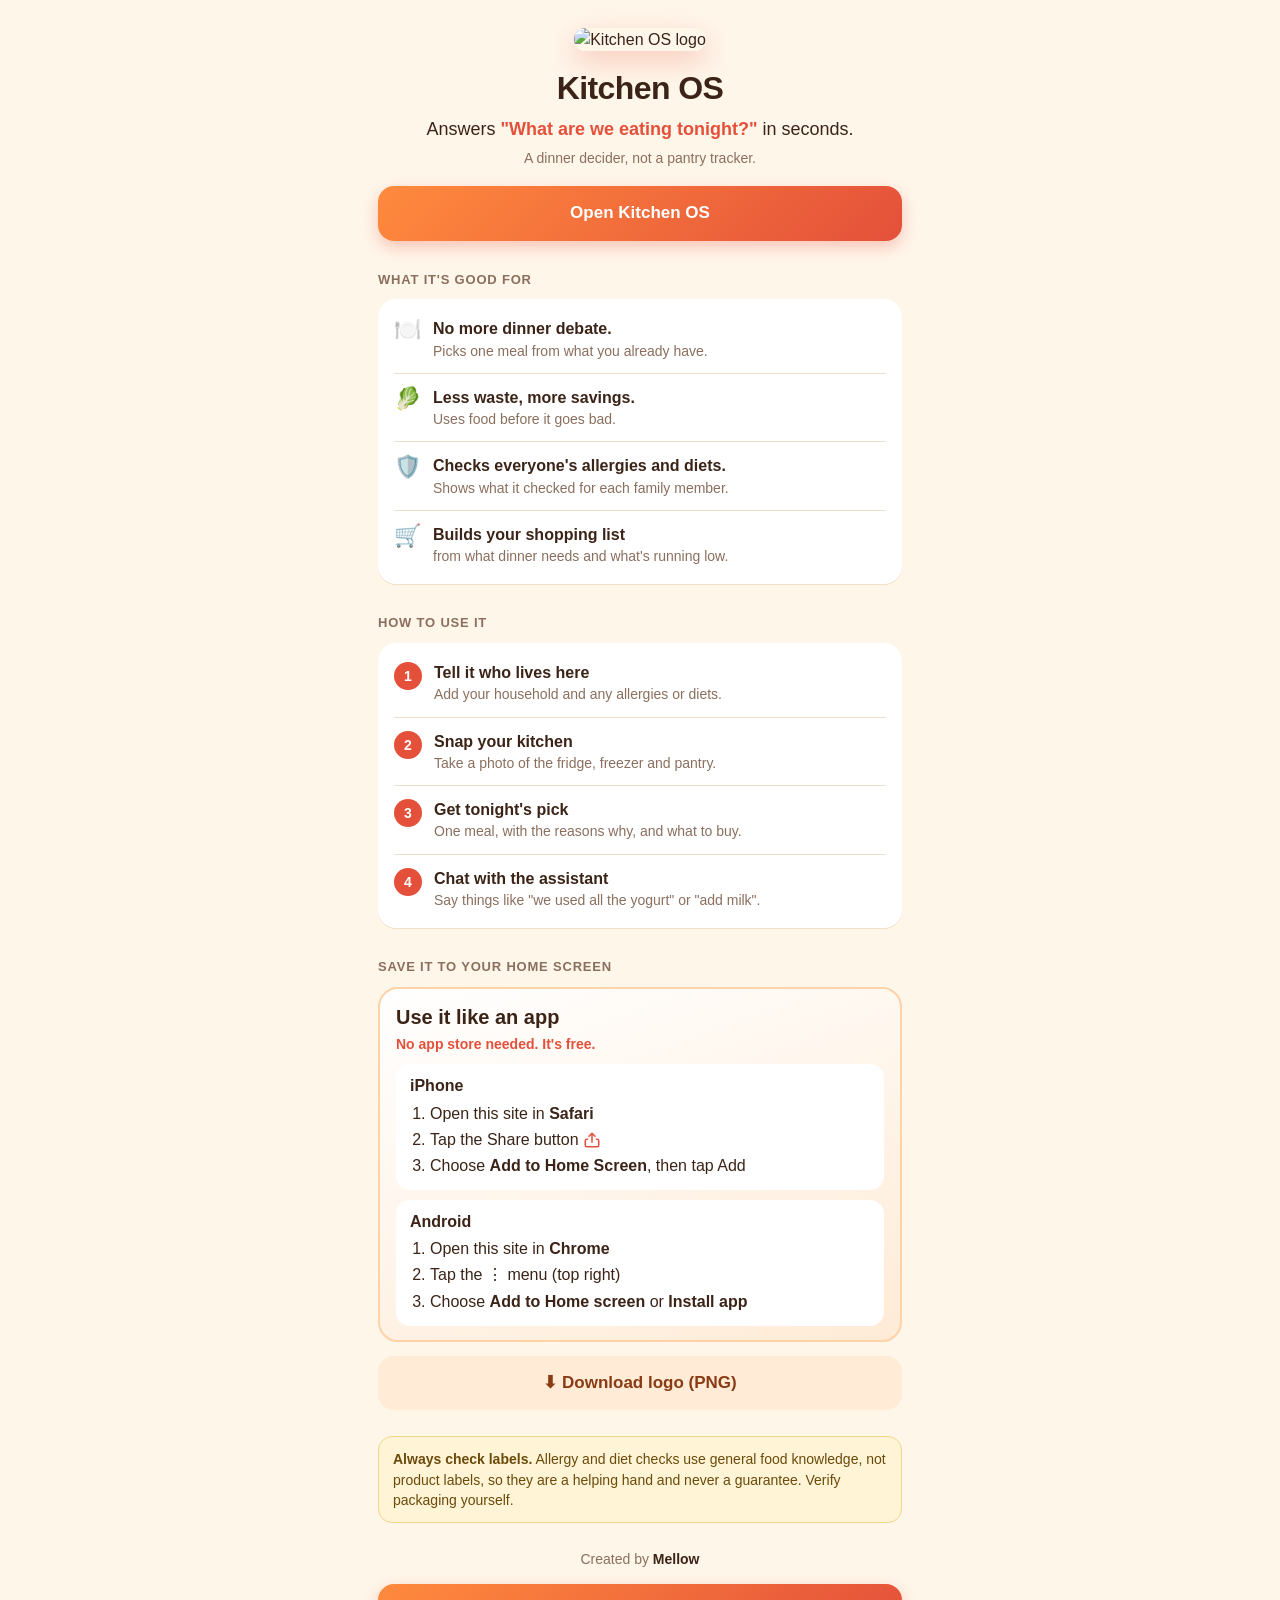
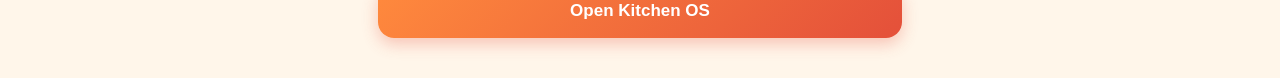
==== static/guide.html @ 4ee53e34 "Add /guide page, logo download, link from app" ====
<!doctype html>
<html lang="en">
<head>
<meta charset="utf-8">
<meta name="viewport" content="width=device-width, initial-scale=1, viewport-fit=cover">
<title>Kitchen OS - Guide</title>
<meta name="theme-color" content="#E4503A">
<meta name="description" content="Kitchen OS answers 'What are we eating tonight?' in seconds. How to use it and save it to your home screen.">
<meta property="og:title" content="Kitchen OS - what are we eating tonight?">
<meta property="og:description" content="A free app that picks tonight's dinner from what you already have.">
<meta property="og:image" content="/icon-512.png">
<link rel="manifest" href="/manifest.webmanifest">
<link rel="icon" type="image/png" sizes="192x192" href="/icon-192.png">
<link rel="apple-touch-icon" href="/apple-touch-icon.png">
<style>
:root{--bg:#FFF6EA;--ink:#3B2417;--mute:#8A6F5E;--line:#F0DFCB;--acc:#E4503A;--acc2:#FF8A3D;--soft:#FFEBD6}
*{box-sizing:border-box}
html,body{margin:0;background:var(--bg);color:var(--ink);font:16px/1.45 -apple-system,BlinkMacSystemFont,"SF Pro Text",Segoe UI,Roboto,sans-serif}
.wrap{max-width:560px;margin:0 auto;padding:calc(22px + env(safe-area-inset-top)) 18px calc(40px + env(safe-area-inset-bottom))}
.hero{text-align:center;padding:6px 0 4px}
.hero img{width:112px;height:112px;border-radius:26px;box-shadow:0 10px 28px rgba(228,80,58,.28)}
h1{font-size:32px;margin:14px 0 4px;letter-spacing:-.6px}
.tag{font-size:18px;margin:0;color:var(--ink)}
.tag b{color:var(--acc)}
.not{color:var(--mute);font-size:14px;margin:6px 0 0}
.btn{display:block;width:100%;text-align:center;text-decoration:none;font-weight:700;font-size:17px;padding:15px 16px;border-radius:16px;margin:14px 0 0}
.btn.p{background:linear-gradient(135deg,var(--acc2),var(--acc));color:#fff;box-shadow:0 6px 16px rgba(228,80,58,.3)}
.btn.s{background:var(--soft);color:#8a3b14}
h2{font-size:13px;text-transform:uppercase;letter-spacing:.8px;color:var(--mute);margin:30px 0 10px}
.card{background:#fff;border-radius:18px;padding:6px 16px;box-shadow:0 1px 0 var(--line)}
.row{display:flex;gap:12px;align-items:flex-start;padding:12px 0;border-bottom:1px solid var(--line)}
.row:last-child{border-bottom:0}
.n{flex:none;width:28px;height:28px;border-radius:50%;background:var(--acc);color:#fff;font-weight:700;display:flex;align-items:center;justify-content:center;font-size:14px;margin-top:1px}
.ic{flex:none;font-size:22px;line-height:1.2}
.row p{margin:0}
.row small{display:block;color:var(--mute);font-size:14px}
.save{background:linear-gradient(160deg,#fff,#FFEBD6);border:2px solid #FFD2A8;border-radius:20px;padding:14px 16px}
.save h3{margin:0 0 2px;font-size:20px}
.save .ns{color:var(--acc);font-weight:700;font-size:14px;margin:0 0 8px}
.plat{background:#fff;border-radius:14px;padding:10px 14px;margin-top:10px}
.plat b{display:block;margin-bottom:2px}
.plat ol{margin:4px 0 0;padding-left:20px}
.plat li{margin:3px 0}
.shr{display:inline-block;vertical-align:-4px;width:18px;height:18px}
.note{background:#FFF4D6;border:1px solid #F0D58A;border-radius:14px;padding:12px 14px;font-size:14px;color:#6b4a0a;margin-top:26px}
.credit{text-align:center;color:var(--mute);margin-top:26px;font-size:14px}
.credit b{color:var(--ink)}
</style>
</head>
<body>
<div class="wrap">
  <div class="hero">
    <img src="/icon-512.png" alt="Kitchen OS logo">
    <h1>Kitchen OS</h1>
    <p class="tag">Answers <b>"What are we eating tonight?"</b> in seconds.</p>
    <p class="not">A dinner decider, not a pantry tracker.</p>
  </div>
  <a class="btn p" href="/">Open Kitchen OS</a>

  <h2>What it's good for</h2>
  <div class="card">
    <div class="row"><span class="ic">🍽️</span><p><b>No more dinner debate.</b><small>Picks one meal from what you already have.</small></p></div>
    <div class="row"><span class="ic">🥬</span><p><b>Less waste, more savings.</b><small>Uses food before it goes bad.</small></p></div>
    <div class="row"><span class="ic">🛡️</span><p><b>Checks everyone's allergies and diets.</b><small>Shows what it checked for each family member.</small></p></div>
    <div class="row"><span class="ic">🛒</span><p><b>Builds your shopping list</b><small>from what dinner needs and what's running low.</small></p></div>
  </div>

  <h2>How to use it</h2>
  <div class="card">
    <div class="row"><span class="n">1</span><p><b>Tell it who lives here</b><small>Add your household and any allergies or diets.</small></p></div>
    <div class="row"><span class="n">2</span><p><b>Snap your kitchen</b><small>Take a photo of the fridge, freezer and pantry.</small></p></div>
    <div class="row"><span class="n">3</span><p><b>Get tonight's pick</b><small>One meal, with the reasons why, and what to buy.</small></p></div>
    <div class="row"><span class="n">4</span><p><b>Chat with the assistant</b><small>Say things like "we used all the yogurt" or "add milk".</small></p></div>
  </div>

  <h2>Save it to your home screen</h2>
  <div class="save">
    <h3>Use it like an app</h3>
    <p class="ns">No app store needed. It's free.</p>
    <div class="plat"><b>iPhone</b>
      <ol>
        <li>Open this site in <b style="display:inline">Safari</b></li>
        <li>Tap the Share button
          <svg class="shr" viewBox="0 0 24 24" fill="none" stroke="#E4503A" stroke-width="2" stroke-linecap="round" stroke-linejoin="round"><path d="M12 15V3M8 7l4-4 4 4"/><path d="M6 11H5a2 2 0 0 0-2 2v6a2 2 0 0 0 2 2h14a2 2 0 0 0 2-2v-6a2 2 0 0 0-2-2h-1"/></svg></li>
        <li>Choose <b style="display:inline">Add to Home Screen</b>, then tap Add</li>
      </ol>
    </div>
    <div class="plat"><b>Android</b>
      <ol>
        <li>Open this site in <b style="display:inline">Chrome</b></li>
        <li>Tap the ⋮ menu (top right)</li>
        <li>Choose <b style="display:inline">Add to Home screen</b> or <b style="display:inline">Install app</b></li>
      </ol>
    </div>
  </div>

  <a class="btn s" href="/kitchen-os-logo-1024.png" download="kitchen-os-logo.png">⬇︎ Download logo (PNG)</a>

  <div class="note"><b>Always check labels.</b> Allergy and diet checks use general food knowledge, not product labels, so they are a helping hand and never a guarantee. Verify packaging yourself.</div>

  <p class="credit">Created by <b>Mellow</b></p>
  <a class="btn p" href="/">Open Kitchen OS</a>
</div>
</body>
</html>
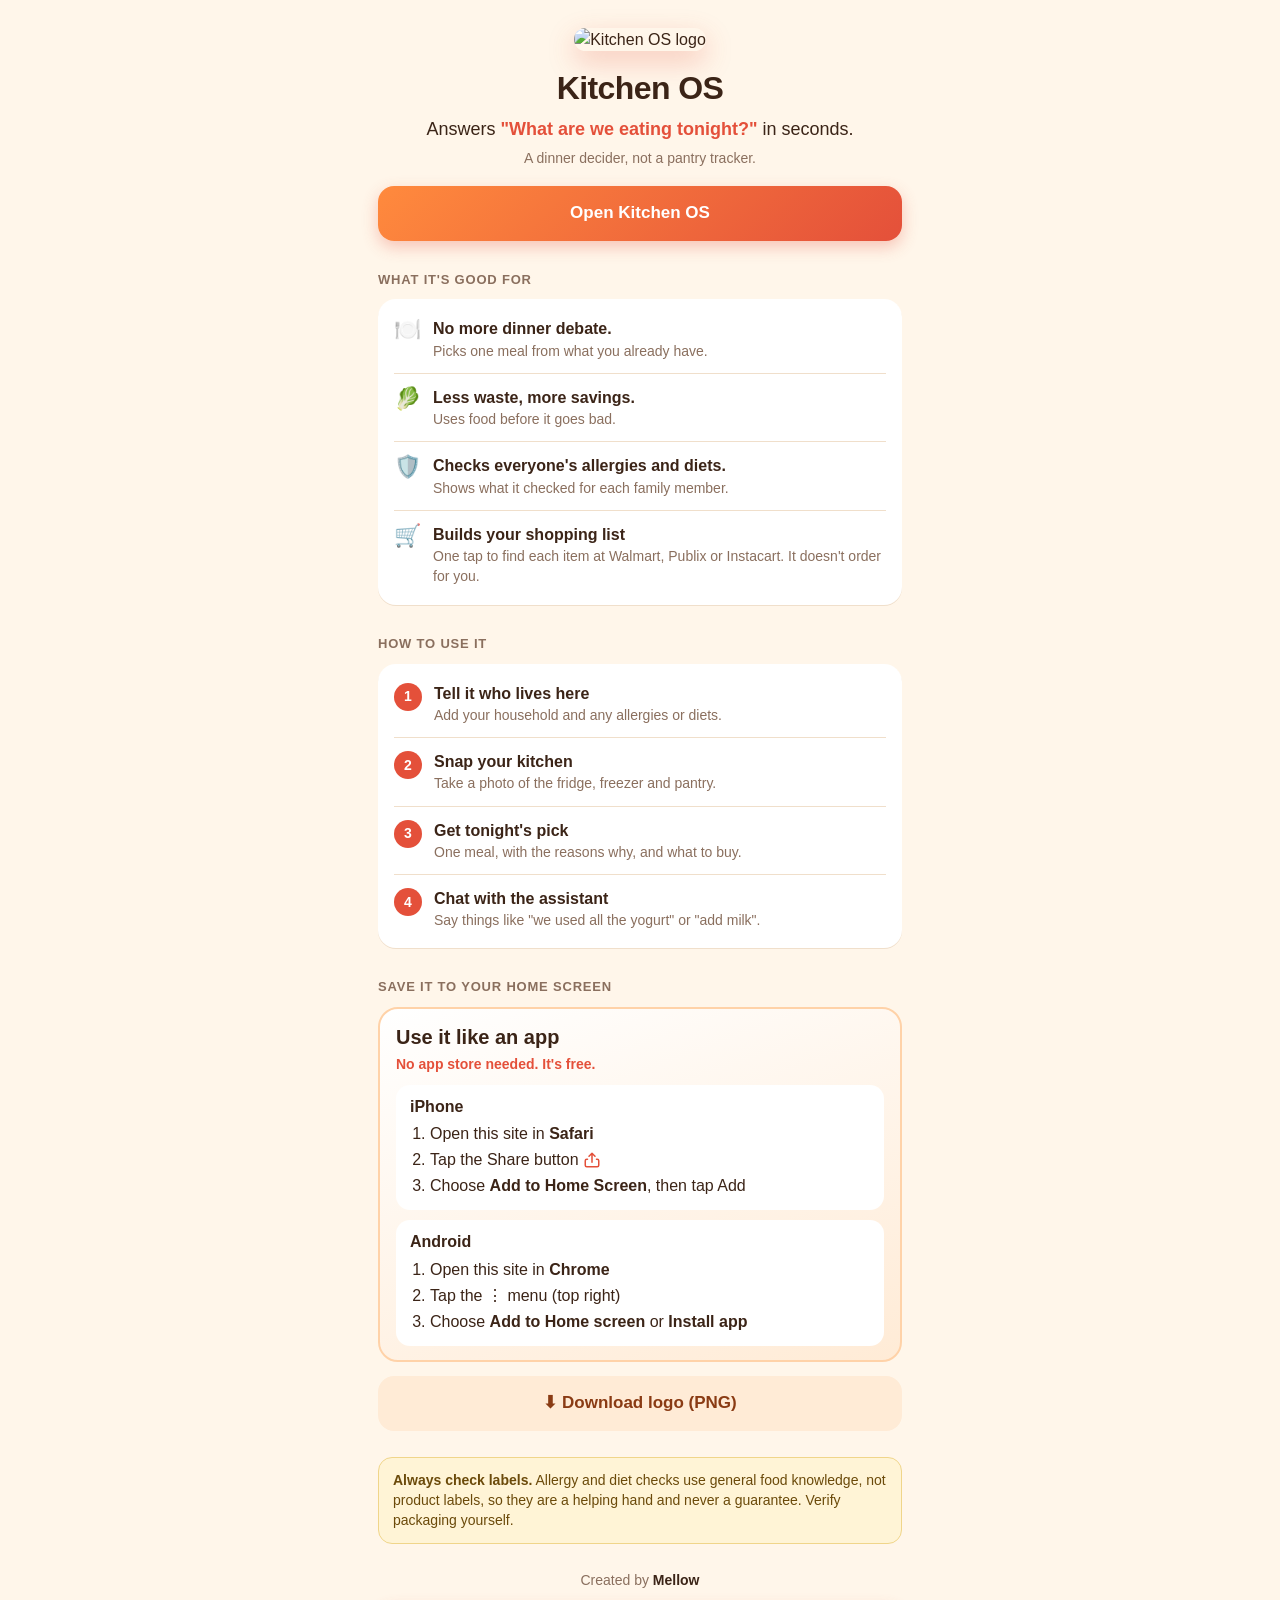
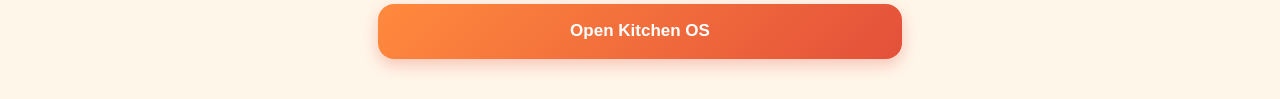
==== commit 1a78621b: "Shopping: Find-it links (Walmart/Publix/Instacart), Copy list; guide update; fix 'add X to the shopp" ====
--- a/static/guide.html
+++ b/static/guide.html
@@ -62,7 +62,7 @@
     <div class="row"><span class="ic">🍽️</span><p><b>No more dinner debate.</b><small>Picks one meal from what you already have.</small></p></div>
     <div class="row"><span class="ic">🥬</span><p><b>Less waste, more savings.</b><small>Uses food before it goes bad.</small></p></div>
     <div class="row"><span class="ic">🛡️</span><p><b>Checks everyone's allergies and diets.</b><small>Shows what it checked for each family member.</small></p></div>
-    <div class="row"><span class="ic">🛒</span><p><b>Builds your shopping list</b><small>from what dinner needs and what's running low.</small></p></div>
+    <div class="row"><span class="ic">🛒</span><p><b>Builds your shopping list</b><small>One tap to find each item at Walmart, Publix or Instacart. It doesn't order for you.</small></p></div>
   </div>
 
   <h2>How to use it</h2>
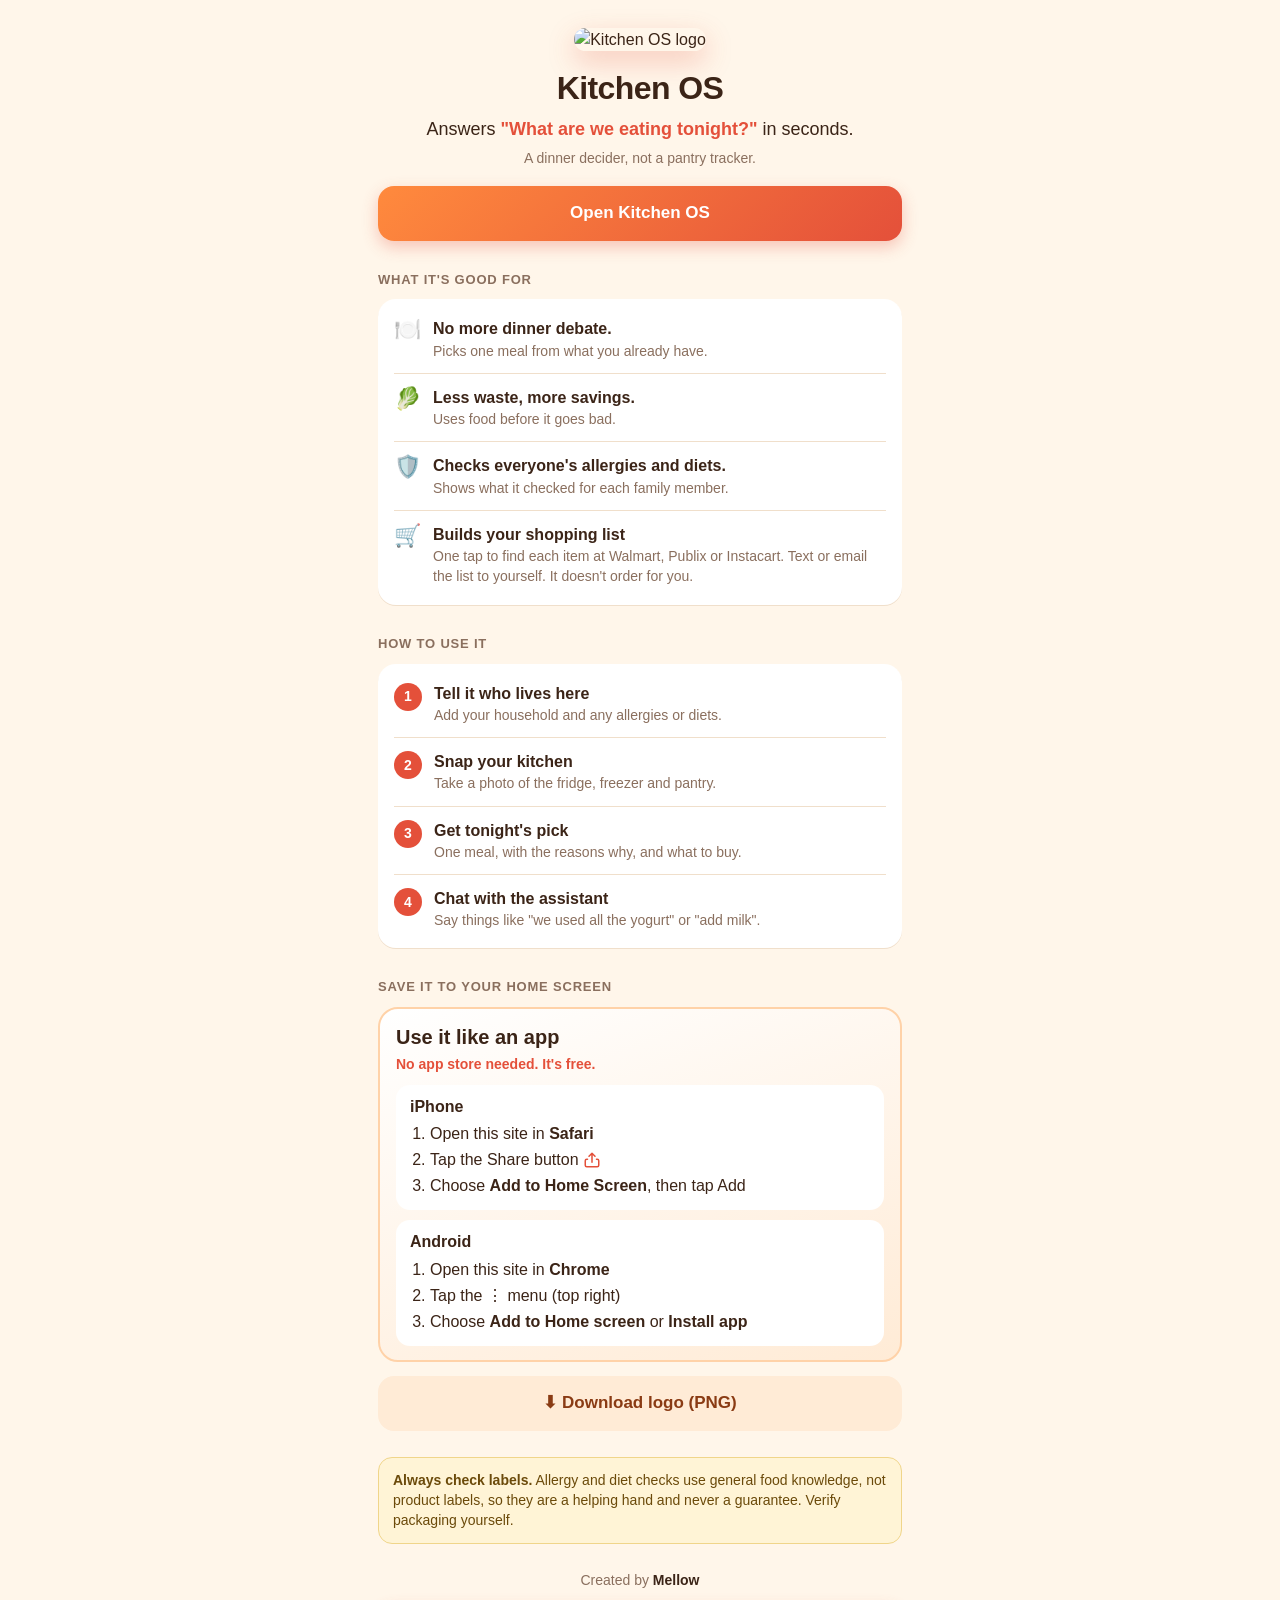
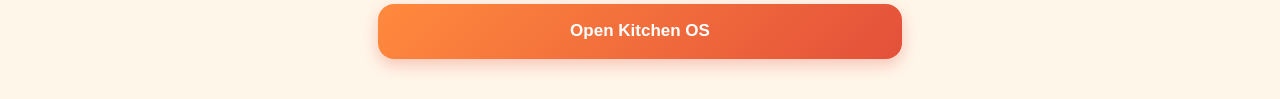
==== commit d3700415: "Shopping: Email/Text/Share list buttons; guide text" ====
--- a/static/guide.html
+++ b/static/guide.html
@@ -62,7 +62,7 @@
     <div class="row"><span class="ic">🍽️</span><p><b>No more dinner debate.</b><small>Picks one meal from what you already have.</small></p></div>
     <div class="row"><span class="ic">🥬</span><p><b>Less waste, more savings.</b><small>Uses food before it goes bad.</small></p></div>
     <div class="row"><span class="ic">🛡️</span><p><b>Checks everyone's allergies and diets.</b><small>Shows what it checked for each family member.</small></p></div>
-    <div class="row"><span class="ic">🛒</span><p><b>Builds your shopping list</b><small>One tap to find each item at Walmart, Publix or Instacart. It doesn't order for you.</small></p></div>
+    <div class="row"><span class="ic">🛒</span><p><b>Builds your shopping list</b><small>One tap to find each item at Walmart, Publix or Instacart. Text or email the list to yourself. It doesn't order for you.</small></p></div>
   </div>
 
   <h2>How to use it</h2>
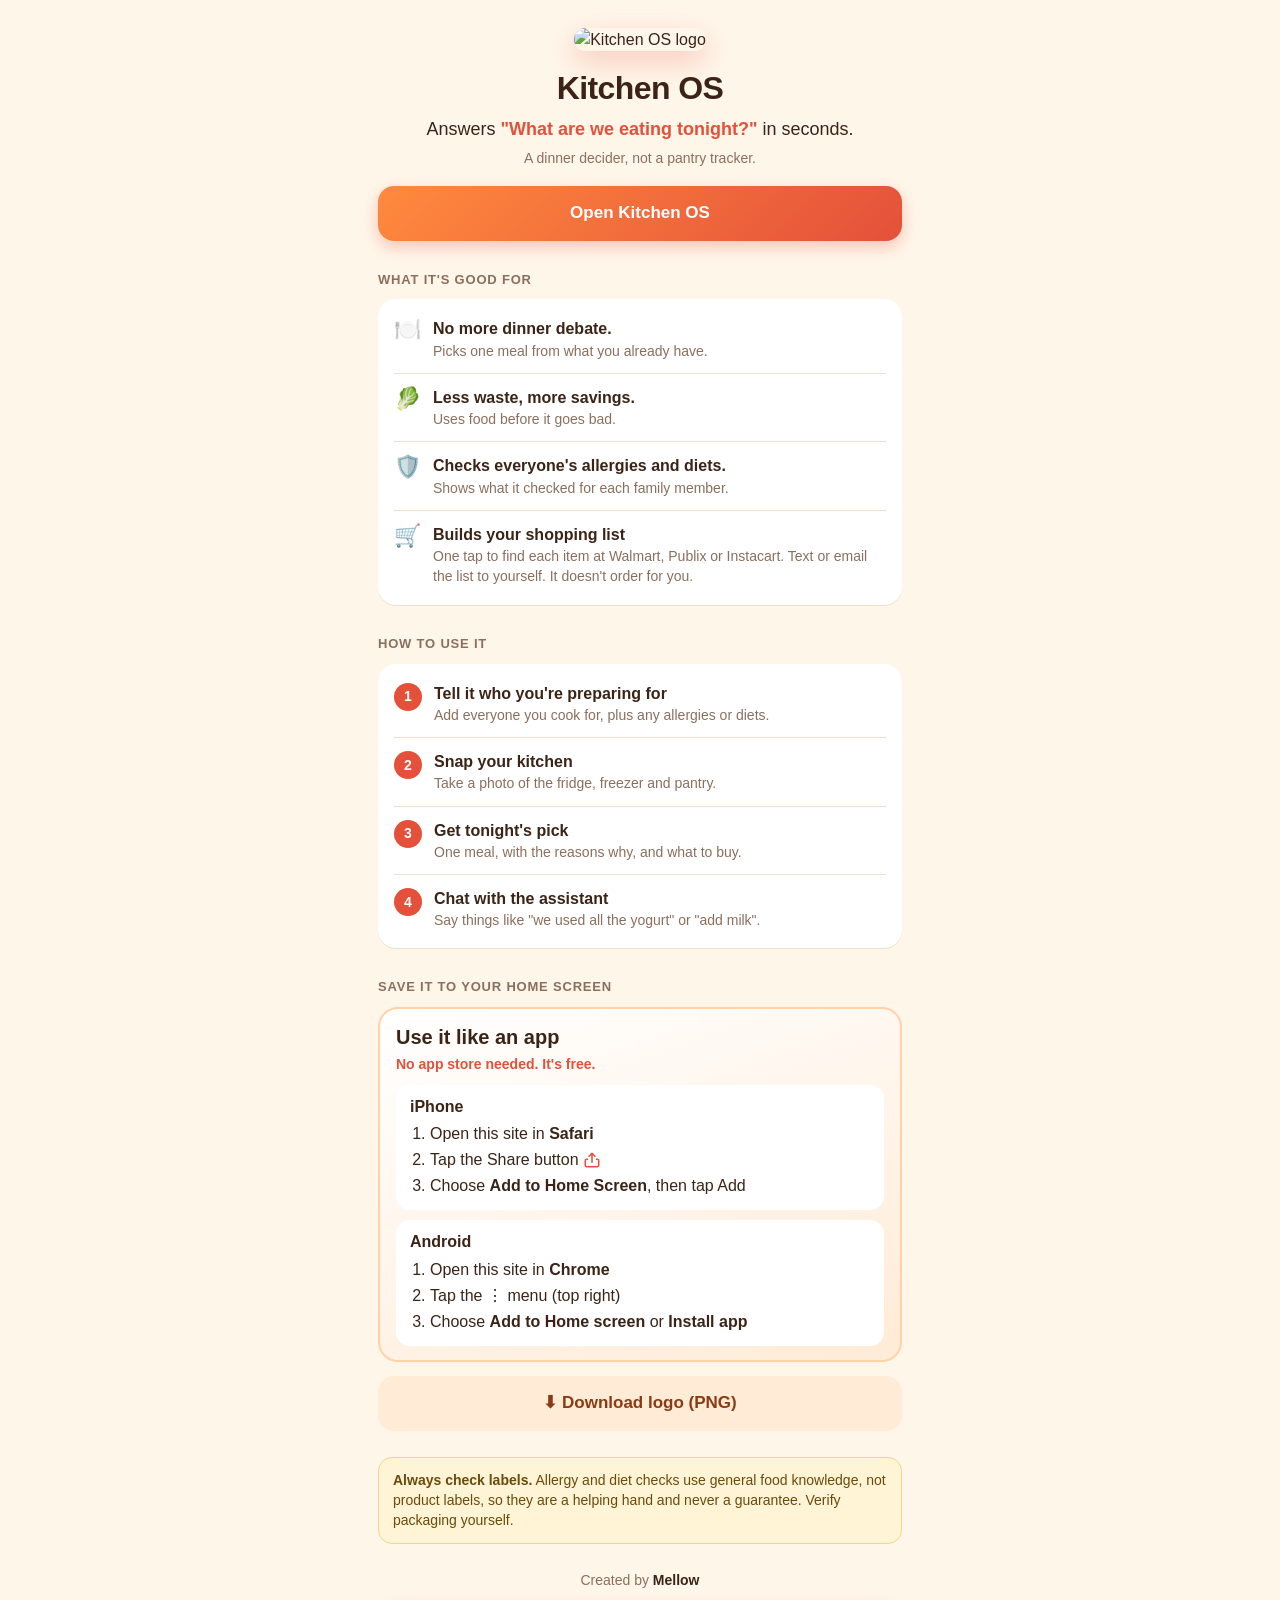
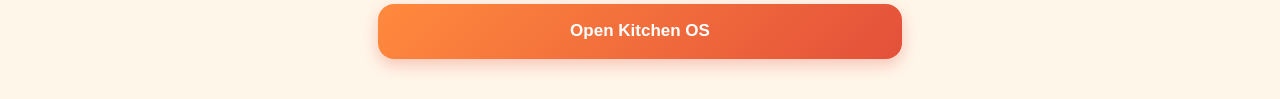
==== commit 7c29ca7c: "Onboarding: 'Who are we preparing for?'; bump SW cache to v3" ====
--- a/static/guide.html
+++ b/static/guide.html
@@ -6,9 +6,23 @@
 <title>Kitchen OS - Guide</title>
 <meta name="theme-color" content="#E4503A">
 <meta name="description" content="Kitchen OS answers 'What are we eating tonight?' in seconds. How to use it and save it to your home screen.">
-<meta property="og:title" content="Kitchen OS - what are we eating tonight?">
-<meta property="og:description" content="A free app that picks tonight's dinner from what you already have.">
-<meta property="og:image" content="/icon-512.png">
+<meta property="og:type" content="website">
+<meta property="og:site_name" content="Kitchen OS">
+<meta property="og:url" content="https://kitchen-os-am7y.onrender.com/guide">
+<meta property="og:title" content="Kitchen OS Guide - how to use it and add it to your home screen">
+<meta property="og:description" content="Answers 'What are we eating tonight?' in seconds. Snap your fridge and pantry, get dinner from what you have, with allergies checked. Free - add it to your home screen.">
+<meta property="og:image" content="https://kitchen-os-am7y.onrender.com/share-card.png">
+<meta property="og:image:secure_url" content="https://kitchen-os-am7y.onrender.com/share-card.png">
+<meta property="og:image:type" content="image/png">
+<meta property="og:image:width" content="1200">
+<meta property="og:image:height" content="630">
+<meta property="og:image:alt" content="Kitchen OS: What are we eating tonight? Answered in seconds. Snap your fridge and pantry, picks dinner from what you have, checks allergies, shopping list you can text yourself. Free - add it to your home screen. Created by Mellow.">
+<meta name="twitter:card" content="summary_large_image">
+<meta name="twitter:title" content="Kitchen OS Guide - how to use it and add it to your home screen">
+<meta name="twitter:description" content="Answers 'What are we eating tonight?' in seconds. Snap your fridge and pantry, get dinner from what you have, with allergies checked. Free - add it to your home screen.">
+<meta name="twitter:image" content="https://kitchen-os-am7y.onrender.com/share-card.png">
+<meta name="twitter:image:alt" content="Kitchen OS: What are we eating tonight? Answered in seconds. Snap your fridge and pantry, picks dinner from what you have, checks allergies, shopping list you can text yourself. Free - add it to your home screen. Created by Mellow.">
+<link rel="canonical" href="https://kitchen-os-am7y.onrender.com/guide">
 <link rel="manifest" href="/manifest.webmanifest">
 <link rel="icon" type="image/png" sizes="192x192" href="/icon-192.png">
 <link rel="apple-touch-icon" href="/apple-touch-icon.png">
@@ -67,7 +81,7 @@
 
   <h2>How to use it</h2>
   <div class="card">
-    <div class="row"><span class="n">1</span><p><b>Tell it who lives here</b><small>Add your household and any allergies or diets.</small></p></div>
+    <div class="row"><span class="n">1</span><p><b>Tell it who you're preparing for</b><small>Add everyone you cook for, plus any allergies or diets.</small></p></div>
     <div class="row"><span class="n">2</span><p><b>Snap your kitchen</b><small>Take a photo of the fridge, freezer and pantry.</small></p></div>
     <div class="row"><span class="n">3</span><p><b>Get tonight's pick</b><small>One meal, with the reasons why, and what to buy.</small></p></div>
     <div class="row"><span class="n">4</span><p><b>Chat with the assistant</b><small>Say things like "we used all the yogurt" or "add milk".</small></p></div>
